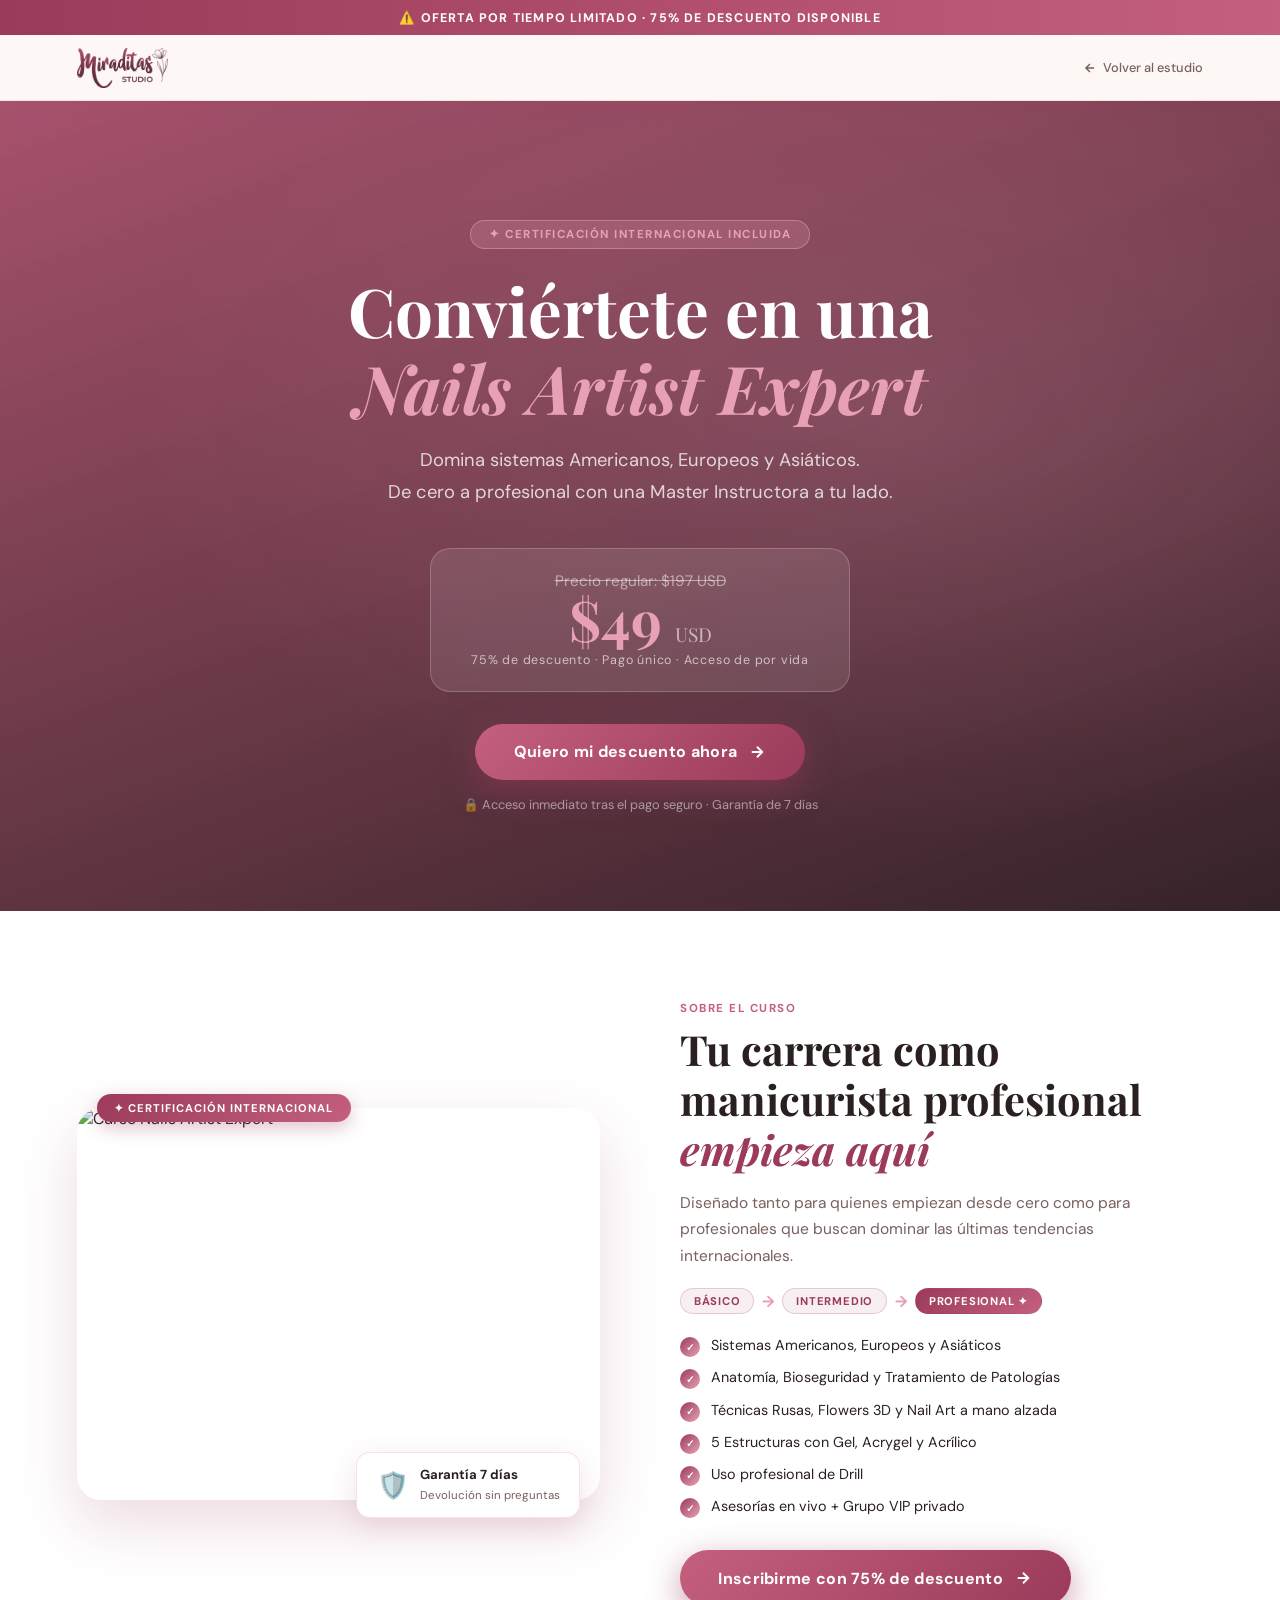
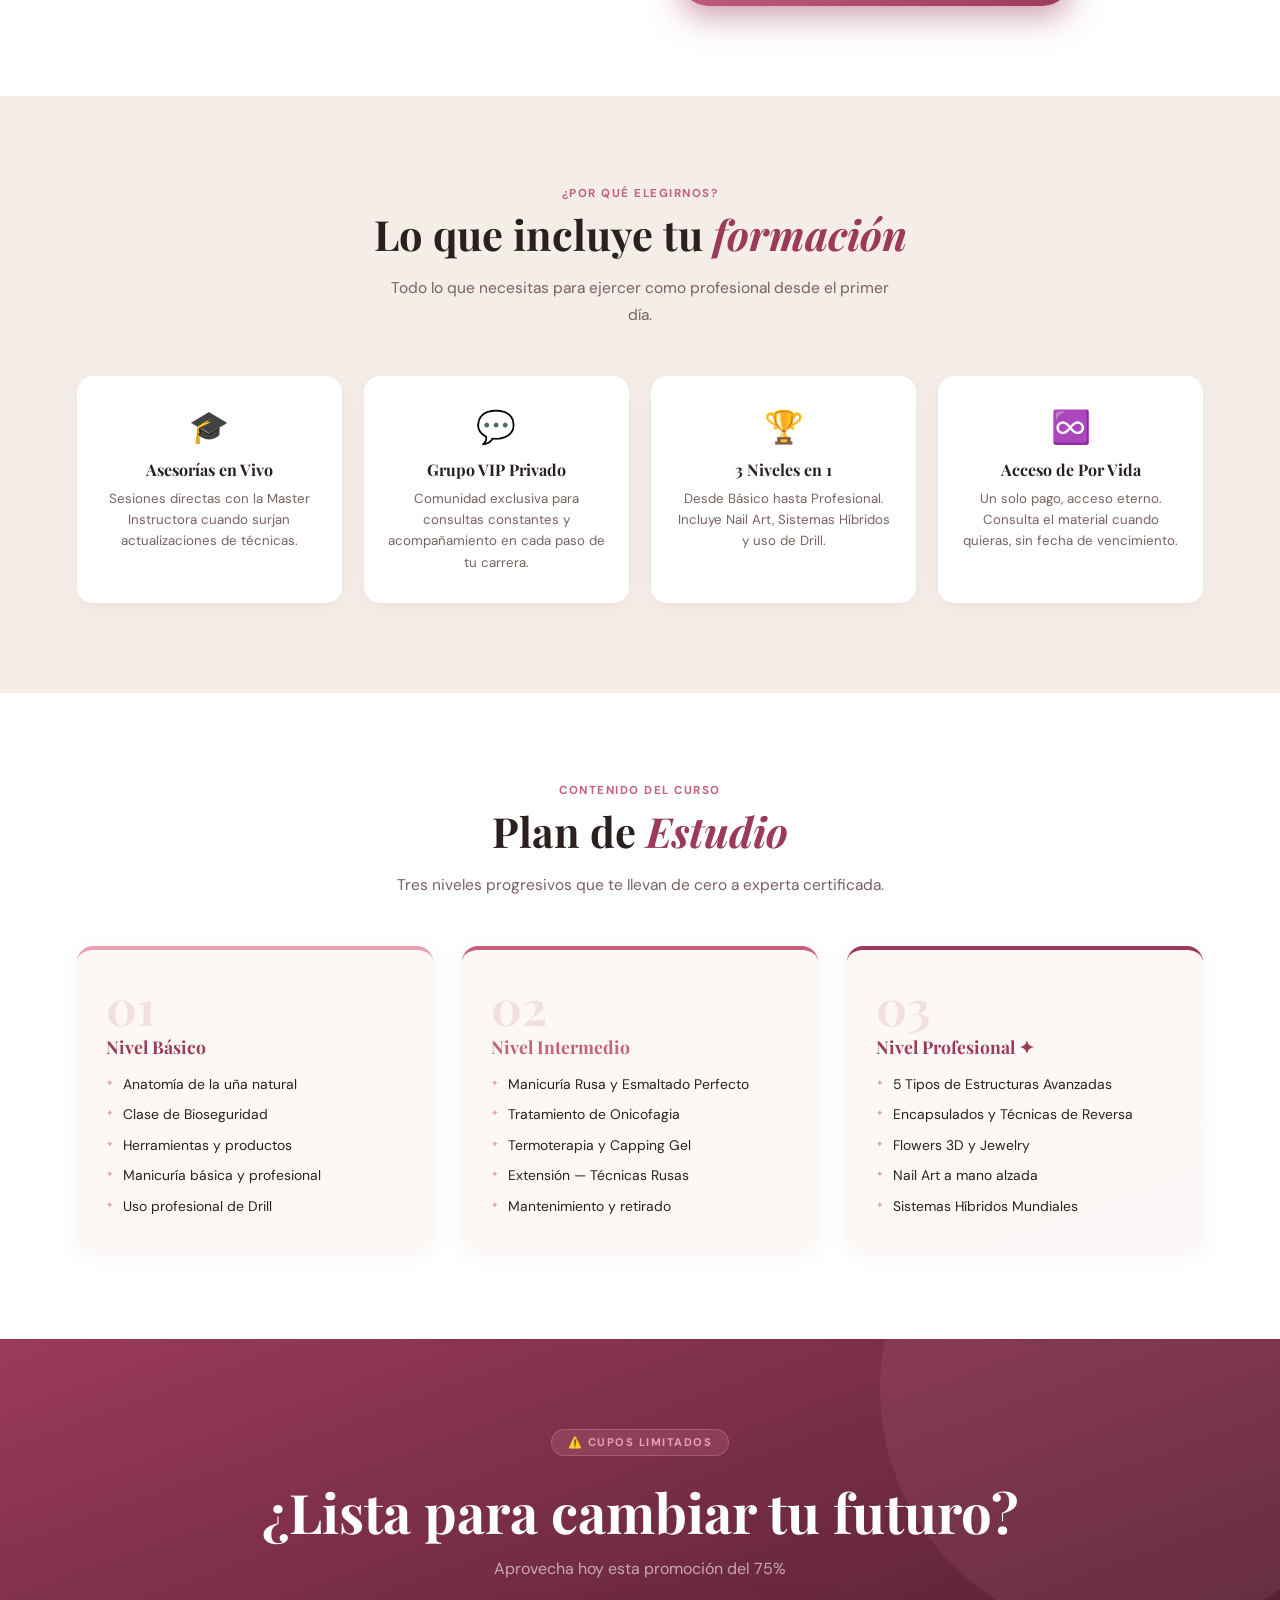
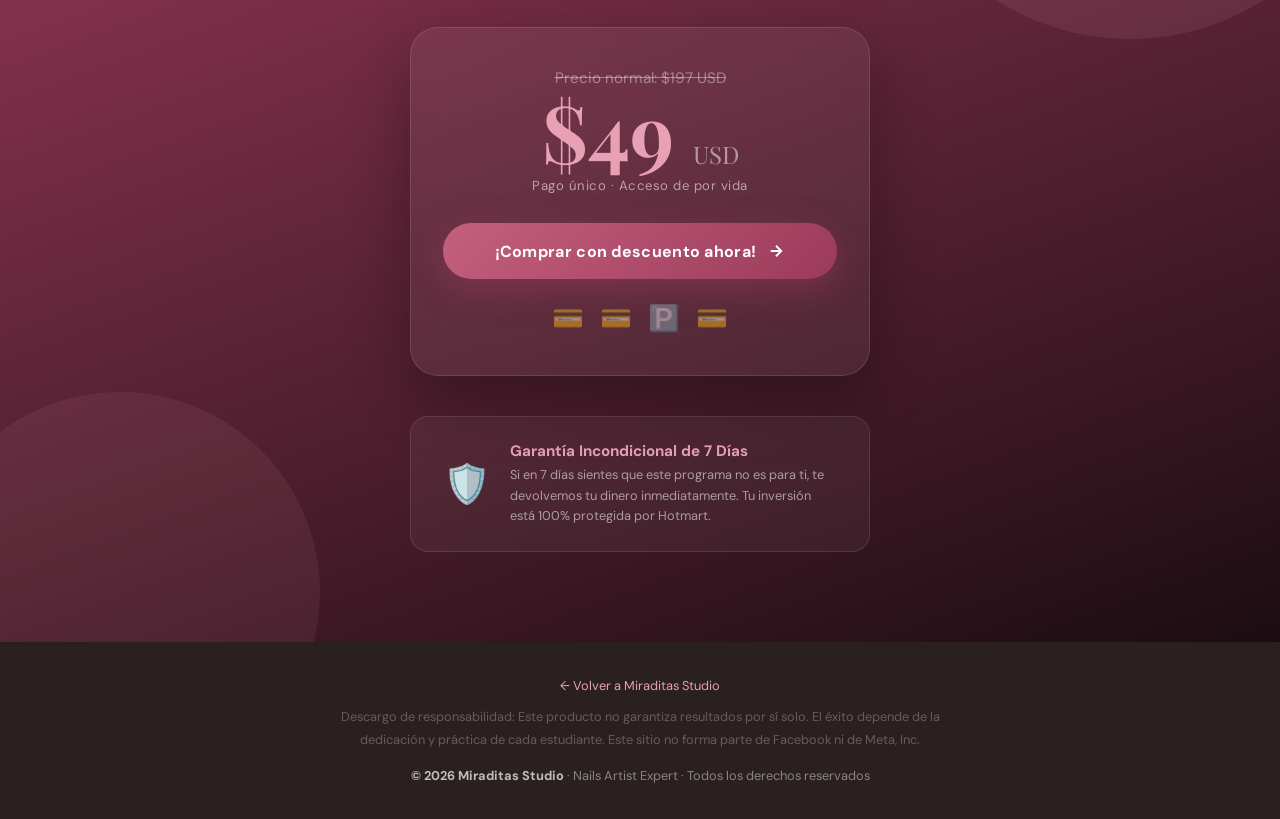
==== curso.html @ 539896df "Add files via upload" ====
<!DOCTYPE html>
<html lang="es">
<head>
  <meta charset="UTF-8">
  <meta name="viewport" content="width=device-width, initial-scale=1.0">
  <title>Curso Nails Artist Expert — Miraditas Studio</title>

  <link rel="preconnect" href="https://fonts.googleapis.com">
  <link
    href="https://fonts.googleapis.com/css2?family=Playfair+Display:ital,wght@0,400;0,700;1,400&family=DM+Sans:wght@300;400;500;600&display=swap"
    rel="stylesheet"
  >

  <style>
    /* ── Variables (idénticas a Miraditas) ── */
    :root {
      --rose:      #E8A0B4;
      --rose-dark: #C4607E;
      --rose-deep: #9B3A5A;
      --cream:     #FDF8F5;
      --warm:      #F5EDE8;
      --charcoal:  #2B2020;
      --muted:     #7A6060;
      --white:     #FFFFFF;
      --gold:      #C9A96E;
      --shadow:    rgba(155,58,90,.15);
      --radius:    16px;
      --tr:        .3s cubic-bezier(.4,0,.2,1);
    }

    *, *::before, *::after { margin:0; padding:0; box-sizing:border-box; }
    html { scroll-behavior: smooth; }
    body {
      font-family: 'DM Sans', sans-serif;
      background: var(--cream);
      color: var(--charcoal);
      overflow-x: hidden;
    }

    ::-webkit-scrollbar { width: 6px; }
    ::-webkit-scrollbar-track { background: var(--warm); }
    ::-webkit-scrollbar-thumb { background: var(--rose); border-radius: 3px; }

    /* ── Barra de urgencia ── */
    .urgencia {
      background: linear-gradient(90deg, var(--rose-deep), var(--rose-dark));
      color: #fff; text-align: center;
      padding: .6rem 1rem;
      font-size: .78rem; font-weight: 700;
      letter-spacing: 1.2px; text-transform: uppercase;
      position: sticky; top: 0; z-index: 100;
    }

    /* ── Mini header con logo ── */
    .curso-topbar {
      display: flex; align-items: center; justify-content: space-between;
      padding: 0 6%; height: 66px;
      background: rgba(253,248,245,.94);
      backdrop-filter: blur(12px);
      border-bottom: 1px solid rgba(232,160,180,.25);
      box-shadow: 0 2px 18px rgba(155,58,90,.08);
    }
    .curso-topbar-logo {
      font-family: 'Playfair Display', serif;
      font-size: 1.35rem; color: var(--rose-deep);
      text-decoration: none; display: flex; align-items: center; gap: .5rem;
    }
    .curso-topbar-logo img { height: 40px; width: auto; object-fit: contain; }
    .curso-topbar-logo .logo-fallback { display: none; }
    .curso-topbar-back {
      font-size: .8rem; color: var(--muted); text-decoration: none;
      display: flex; align-items: center; gap: .4rem;
      font-weight: 500; transition: color var(--tr);
    }
    .curso-topbar-back:hover { color: var(--rose-deep); }

    /* ── Hero ── */
    .hero {
      min-height: 90vh;
      display: flex; align-items: center; justify-content: center;
      text-align: center;
      padding: 80px 6% 60px;
      background:
        linear-gradient(160deg, rgba(155,58,90,.88) 0%, rgba(36,16,22,.92) 100%),
        url('https://images.unsplash.com/photo-1604654894610-df490c96827c?auto=format&fit=crop&w=1920&q=80')
        center/cover no-repeat;
      position: relative; overflow: hidden;
    }
    .hero::before {
      content: ''; position: absolute; inset: 0;
      background: radial-gradient(ellipse at 70% 40%, rgba(232,160,180,.18), transparent 60%);
    }
    .hero-inner { position: relative; z-index: 1; max-width: 780px; margin: 0 auto; }

    .hero-badge {
      display: inline-block;
      background: rgba(232,160,180,.2); border: 1px solid rgba(232,160,180,.5);
      color: var(--rose); font-size: .72rem; font-weight: 700;
      letter-spacing: 1.5px; text-transform: uppercase;
      padding: .4rem 1.1rem; border-radius: 50px; margin-bottom: 1.4rem;
      backdrop-filter: blur(6px);
    }
    .hero h1 {
      font-family: 'Playfair Display', serif;
      font-size: clamp(2.2rem, 6vw, 4.2rem);
      color: #fff; line-height: 1.15; margin-bottom: 1.2rem;
    }
    .hero h1 em { color: var(--rose); font-style: italic; }
    .hero-sub {
      color: rgba(255,255,255,.78); font-size: clamp(.95rem, 2vw, 1.15rem);
      line-height: 1.7; max-width: 560px; margin: 0 auto 2.5rem;
    }

    /* Caja de precio hero */
    .precio-hero {
      display: inline-block;
      background: rgba(255,255,255,.1); border: 1px solid rgba(255,255,255,.2);
      backdrop-filter: blur(10px);
      border-radius: 20px; padding: 1.4rem 2.5rem; margin-bottom: 2rem;
    }
    .precio-antes { color: rgba(255,255,255,.5); text-decoration: line-through; font-size: .95rem; }
    .precio-ahora {
      font-family: 'Playfair Display', serif;
      font-size: 3.5rem; font-weight: 700; color: var(--rose); line-height: 1;
    }
    .precio-ahora span { font-size: 1.2rem; font-weight: 400; color: rgba(255,255,255,.6); }
    .precio-desc { color: rgba(255,255,255,.65); font-size: .78rem; letter-spacing: .8px; margin-top: .3rem; }

    /* Botón CTA principal */
    .btn-cta {
      display: inline-flex; align-items: center; gap: .7rem;
      background: linear-gradient(135deg, var(--rose-dark), var(--rose-deep));
      color: #fff; text-decoration: none;
      font-weight: 700; font-size: 1rem; letter-spacing: .3px;
      padding: 1.1rem 2.4rem; border-radius: 50px;
      box-shadow: 0 10px 32px rgba(155,58,90,.5);
      transition: all var(--tr);
    }
    .btn-cta:hover { transform: translateY(-3px); box-shadow: 0 16px 40px rgba(155,58,90,.6); }
    .btn-cta svg { transition: transform var(--tr); }
    .btn-cta:hover svg { transform: translateX(4px); }

    .hero-meta {
      margin-top: 1rem; color: rgba(255,255,255,.5); font-size: .8rem;
    }

    /* ── Sección común ── */
    section { padding: 90px 6%; }
    .s-label {
      font-size: .72rem; font-weight: 700; letter-spacing: 1.5px;
      text-transform: uppercase; color: var(--rose-dark); margin-bottom: .5rem;
    }
    .s-title {
      font-family: 'Playfair Display', serif;
      font-size: clamp(1.7rem, 3.5vw, 2.6rem);
      color: var(--charcoal); margin-bottom: 1rem; line-height: 1.2;
    }
    .s-title em { color: var(--rose-deep); font-style: italic; }
    .s-desc { color: var(--muted); font-size: .97rem; line-height: 1.7; max-width: 520px; }

    /* ── Sobre el curso ── */
    #sobre {
      background: var(--white);
      display: grid; grid-template-columns: 1fr 1fr;
      gap: 5rem; align-items: center;
    }
    @media (max-width: 820px) { #sobre { grid-template-columns: 1fr; gap: 2.5rem; } }

    .sobre-img-wrap { position: relative; }
    .sobre-img {
      width: 100%; border-radius: 24px;
      box-shadow: 0 24px 60px rgba(155,58,90,.18);
      aspect-ratio: 4/3; object-fit: cover; display: block;
    }
    .sobre-badge {
      position: absolute; top: -14px; left: 20px;
      background: linear-gradient(135deg, var(--rose-deep), var(--rose-dark));
      color: #fff; font-size: .7rem; font-weight: 700;
      letter-spacing: 1px; text-transform: uppercase;
      padding: .45rem 1.1rem; border-radius: 50px;
      box-shadow: 0 6px 18px rgba(155,58,90,.3);
    }
    .garantia-card {
      position: absolute; bottom: -18px; right: 20px;
      background: #fff; border-radius: 14px;
      padding: .8rem 1.2rem;
      display: flex; align-items: center; gap: .7rem;
      box-shadow: 0 8px 28px rgba(155,58,90,.15);
      border: 1.5px solid rgba(232,160,180,.3);
    }
    .garantia-card-icon { font-size: 1.6rem; }
    .garantia-card strong { display: block; font-size: .82rem; color: var(--charcoal); }
    .garantia-card small  { font-size: .72rem; color: var(--muted); }

    .niveles-row {
      display: flex; align-items: center; gap: .5rem;
      flex-wrap: wrap; margin-bottom: 1.2rem;
    }
    .nivel-tag {
      background: rgba(155,58,90,.08); color: var(--rose-deep);
      border: 1.5px solid rgba(155,58,90,.2);
      font-size: .7rem; font-weight: 700; letter-spacing: .8px;
      text-transform: uppercase; padding: .3rem .8rem; border-radius: 50px;
    }
    .nivel-tag.pro {
      background: linear-gradient(135deg, var(--rose-deep), var(--rose-dark));
      color: #fff; border-color: transparent;
    }
    .nivel-sep { color: var(--rose); font-weight: 700; }

    .checks { list-style: none; display: flex; flex-direction: column; gap: .7rem; margin: 1.4rem 0 2rem; }
    .checks li { display: flex; align-items: flex-start; gap: .7rem; font-size: .9rem; }
    .check-ico {
      flex-shrink: 0; width: 20px; height: 20px; border-radius: 50%;
      background: linear-gradient(135deg, var(--rose-deep), var(--rose));
      color: #fff; font-size: .62rem; font-weight: 900;
      display: flex; align-items: center; justify-content: center; margin-top: 1px;
    }

    /* ── Beneficios ── */
    #beneficios { background: var(--warm); text-align: center; }
    .beneficios-header { margin-bottom: 3rem; }
    .beneficios-header .s-desc { margin: 0 auto; }
    .beneficios-grid {
      display: grid; grid-template-columns: repeat(4, 1fr); gap: 1.4rem;
    }
    @media (max-width: 900px) { .beneficios-grid { grid-template-columns: repeat(2,1fr); } }
    @media (max-width: 500px) { .beneficios-grid { grid-template-columns: 1fr; } }

    .beneficio-card {
      background: var(--white); border-radius: var(--radius);
      padding: 1.8rem 1.4rem; text-align: center;
      border: 1.5px solid transparent;
      box-shadow: 0 4px 16px rgba(155,58,90,.06);
      transition: all var(--tr);
    }
    .beneficio-card:hover {
      border-color: rgba(232,160,180,.4);
      transform: translateY(-5px);
      box-shadow: 0 16px 40px rgba(155,58,90,.12);
    }
    .beneficio-ico { font-size: 2rem; margin-bottom: .7rem; }
    .beneficio-card h4 {
      font-family: 'Playfair Display', serif;
      font-size: 1rem; color: var(--charcoal); margin-bottom: .5rem;
    }
    .beneficio-card p { font-size: .83rem; color: var(--muted); line-height: 1.6; }

    /* ── Plan de estudio ── */
    #plan { background: var(--white); text-align: center; }
    .plan-header { margin-bottom: 3rem; }
    .plan-header .s-desc { margin: 0 auto; }
    .plan-grid {
      display: grid; grid-template-columns: repeat(3, 1fr); gap: 1.8rem;
    }
    @media (max-width: 820px) { .plan-grid { grid-template-columns: 1fr; } }

    .plan-card {
      background: var(--cream); border-radius: var(--radius);
      padding: 2rem 1.8rem; text-align: left;
      border-top: 4px solid var(--rose);
      box-shadow: 0 4px 20px rgba(155,58,90,.07);
      transition: all var(--tr);
    }
    .plan-card.mid { border-top-color: var(--rose-dark); }
    .plan-card.pro {
      border-top-color: var(--rose-deep);
      background: linear-gradient(160deg, var(--cream) 70%, rgba(155,58,90,.04));
    }
    .plan-card:hover { transform: translateY(-6px); box-shadow: 0 20px 48px rgba(155,58,90,.13); }
    .plan-num {
      font-family: 'Playfair Display', serif;
      font-size: 3rem; font-weight: 700; line-height: 1;
      color: rgba(155,58,90,.12); margin-bottom: .3rem;
    }
    .plan-card h4 {
      font-family: 'Playfair Display', serif;
      font-size: 1.1rem; color: var(--rose-deep); margin-bottom: 1rem;
    }
    .plan-card.mid h4 { color: var(--rose-dark); }
    .plan-card ul { list-style: none; display: flex; flex-direction: column; gap: .6rem; }
    .plan-card ul li {
      font-size: .87rem; color: var(--charcoal); line-height: 1.5;
      padding-left: 1.1rem; position: relative;
    }
    .plan-card ul li::before {
      content: '✦'; position: absolute; left: 0;
      font-size: .58rem; color: var(--rose); top: 3px;
    }

    /* ── Oferta / CTA final ── */
    #oferta {
      background: linear-gradient(160deg, var(--rose-deep) 0%, #1c0c12 100%);
      text-align: center; position: relative; overflow: hidden;
    }
    #oferta::before {
      content: ''; position: absolute;
      width: 500px; height: 500px; border-radius: 50%;
      background: rgba(232,160,180,.1);
      top: -200px; right: -100px; pointer-events: none;
    }
    #oferta::after {
      content: ''; position: absolute;
      width: 400px; height: 400px; border-radius: 50%;
      background: rgba(232,160,180,.08);
      bottom: -150px; left: -80px; pointer-events: none;
    }
    .oferta-inner { position: relative; z-index: 1; }

    .oferta-eyebrow {
      display: inline-block;
      background: rgba(232,160,180,.15); border: 1px solid rgba(232,160,180,.3);
      color: var(--rose); font-size: .7rem; font-weight: 700;
      letter-spacing: 1.5px; text-transform: uppercase;
      padding: .35rem 1rem; border-radius: 50px; margin-bottom: 1.2rem;
    }
    #oferta h2 {
      font-family: 'Playfair Display', serif;
      font-size: clamp(2rem, 5vw, 3.4rem); color: #fff; margin-bottom: .6rem;
    }
    #oferta .sub { color: rgba(255,255,255,.6); font-size: 1rem; margin-bottom: 3rem; }

    .oferta-box {
      max-width: 460px; margin: 0 auto;
      background: rgba(255,255,255,.06); border: 1px solid rgba(255,255,255,.12);
      backdrop-filter: blur(12px);
      border-radius: 28px; padding: 2.5rem 2rem;
      box-shadow: 0 24px 60px rgba(0,0,0,.3);
    }
    .oferta-precio-antes { color: rgba(255,255,255,.4); text-decoration: line-through; font-size: .95rem; margin-bottom: .2rem; }
    .oferta-precio-ahora {
      font-family: 'Playfair Display', serif;
      font-size: 5rem; font-weight: 700; color: var(--rose); line-height: 1;
    }
    .oferta-precio-ahora span { font-size: 1.5rem; font-weight: 400; color: rgba(255,255,255,.5); }
    .oferta-precio-tipo { color: rgba(255,255,255,.55); font-size: .82rem; margin: .4rem 0 1.8rem; letter-spacing: .5px; }

    .pagos-row {
      display: flex; justify-content: center; gap: 1rem;
      margin: 1.4rem 0 0; opacity: .45; font-size: 1.6rem; color: #fff;
    }

    .garantia-strip {
      margin-top: 2.5rem;
      background: rgba(255,255,255,.05); border: 1px solid rgba(255,255,255,.1);
      border-radius: 18px; padding: 1.5rem 2rem;
      display: flex; align-items: center; gap: 1.2rem; text-align: left;
      max-width: 460px; margin-left: auto; margin-right: auto;
    }
    .garantia-strip-ico { font-size: 2.4rem; flex-shrink: 0; }
    .garantia-strip h4 { color: var(--rose); font-size: .95rem; margin-bottom: .3rem; }
    .garantia-strip p  { color: rgba(255,255,255,.55); font-size: .8rem; line-height: 1.6; }

    /* ── Footer ── */
    footer {
      background: var(--charcoal); color: rgba(255,255,255,.45);
      text-align: center; padding: 2rem 5%; font-size: .8rem;
      line-height: 1.8;
    }
    footer a { color: var(--rose); text-decoration: none; }
    footer a:hover { text-decoration: underline; }
    footer strong { color: rgba(255,255,255,.7); }

    /* ── Responsive misc ── */
    @media (max-width: 560px) {
      .precio-ahora { font-size: 2.6rem; }
      .oferta-precio-ahora { font-size: 3.8rem; }
      .garantia-strip { flex-direction: column; text-align: center; }
    }
  </style>
</head>
<body>

<!-- Barra de urgencia -->
<div class="urgencia">⚠️ Oferta por tiempo limitado · 75% de descuento disponible</div>

<!-- Mini header -->
<header class="curso-topbar">
  <a href="index.html" class="curso-topbar-logo">
    <img
      src="logo.png"
      alt="Miraditas"
      onerror="this.style.display='none'; this.nextElementSibling.style.display='inline'"
    >
    <span class="logo-fallback">Miraditas<em style="color:var(--rose)">✦</em></span>
  </a>
  <a href="index.html" class="curso-topbar-back">
    <svg width="14" height="14" viewBox="0 0 24 24" fill="none" stroke="currentColor" stroke-width="2.5"><path d="M19 12H5M12 5l-7 7 7 7"/></svg>
    Volver al estudio
  </a>
</header>


<!-- ── HERO ── -->
<header class="hero">
  <div class="hero-inner">
    <span class="hero-badge">✦ Certificación Internacional Incluida</span>

    <h1>Conviértete en una<br><em>Nails Artist Expert</em></h1>

    <p class="hero-sub">
      Domina sistemas Americanos, Europeos y Asiáticos.<br>
      De cero a profesional con una Master Instructora a tu lado.
    </p>

    <div class="precio-hero">
      <div class="precio-antes">Precio regular: $197 USD</div>
      <div class="precio-ahora">$49 <span>USD</span></div>
      <div class="precio-desc">75% de descuento · Pago único · Acceso de por vida</div>
    </div>

    <br>
    <a href="https://go.hotmart.com/Q105183617Y?ap=9a48" target="_blank" rel="noopener" class="btn-cta">
      Quiero mi descuento ahora
      <svg width="18" height="18" viewBox="0 0 24 24" fill="none" stroke="currentColor" stroke-width="2.5"><path d="M5 12h14M12 5l7 7-7 7"/></svg>
    </a>

    <p class="hero-meta">🔒 Acceso inmediato tras el pago seguro · Garantía de 7 días</p>
  </div>
</header>


<!-- ── SOBRE EL CURSO ── -->
<section id="sobre">
  <div class="sobre-img-wrap">
    <span class="sobre-badge">✦ Certificación Internacional</span>
    <img
      src="https://images.unsplash.com/photo-1632345033839-2246740602f9?auto=format&fit=crop&w=800&q=80"
      alt="Curso Nails Artist Expert"
      class="sobre-img"
    >
    <div class="garantia-card">
      <span class="garantia-card-icon">🛡️</span>
      <div>
        <strong>Garantía 7 días</strong>
        <small>Devolución sin preguntas</small>
      </div>
    </div>
  </div>

  <div>
    <div class="s-label">Sobre el curso</div>
    <h2 class="s-title">Tu carrera como manicurista profesional <em>empieza aquí</em></h2>
    <p class="s-desc">
      Diseñado tanto para quienes empiezan desde cero como para profesionales que buscan dominar las últimas tendencias internacionales.
    </p>

    <div class="niveles-row" style="margin-top:1.2rem">
      <span class="nivel-tag">Básico</span>
      <span class="nivel-sep">→</span>
      <span class="nivel-tag">Intermedio</span>
      <span class="nivel-sep">→</span>
      <span class="nivel-tag pro">Profesional ✦</span>
    </div>

    <ul class="checks">
      <li><span class="check-ico">✓</span> Sistemas Americanos, Europeos y Asiáticos</li>
      <li><span class="check-ico">✓</span> Anatomía, Bioseguridad y Tratamiento de Patologías</li>
      <li><span class="check-ico">✓</span> Técnicas Rusas, Flowers 3D y Nail Art a mano alzada</li>
      <li><span class="check-ico">✓</span> 5 Estructuras con Gel, Acrygel y Acrílico</li>
      <li><span class="check-ico">✓</span> Uso profesional de Drill</li>
      <li><span class="check-ico">✓</span> Asesorías en vivo + Grupo VIP privado</li>
    </ul>

    <a href="https://go.hotmart.com/Q105183617Y?ap=9a48" target="_blank" rel="noopener" class="btn-cta">
      Inscribirme con 75% de descuento
      <svg width="18" height="18" viewBox="0 0 24 24" fill="none" stroke="currentColor" stroke-width="2.5"><path d="M5 12h14M12 5l7 7-7 7"/></svg>
    </a>
  </div>
</section>


<!-- ── BENEFICIOS ── -->
<section id="beneficios">
  <div class="beneficios-header">
    <div class="s-label">¿Por qué elegirnos?</div>
    <h2 class="s-title">Lo que incluye tu <em>formación</em></h2>
    <p class="s-desc">Todo lo que necesitas para ejercer como profesional desde el primer día.</p>
  </div>
  <div class="beneficios-grid">
    <div class="beneficio-card">
      <div class="beneficio-ico">🎓</div>
      <h4>Asesorías en Vivo</h4>
      <p>Sesiones directas con la Master Instructora cuando surjan actualizaciones de técnicas.</p>
    </div>
    <div class="beneficio-card">
      <div class="beneficio-ico">💬</div>
      <h4>Grupo VIP Privado</h4>
      <p>Comunidad exclusiva para consultas constantes y acompañamiento en cada paso de tu carrera.</p>
    </div>
    <div class="beneficio-card">
      <div class="beneficio-ico">🏆</div>
      <h4>3 Niveles en 1</h4>
      <p>Desde Básico hasta Profesional. Incluye Nail Art, Sistemas Híbridos y uso de Drill.</p>
    </div>
    <div class="beneficio-card">
      <div class="beneficio-ico">♾️</div>
      <h4>Acceso de Por Vida</h4>
      <p>Un solo pago, acceso eterno. Consulta el material cuando quieras, sin fecha de vencimiento.</p>
    </div>
  </div>
</section>


<!-- ── PLAN DE ESTUDIO ── -->
<section id="plan">
  <div class="plan-header">
    <div class="s-label">Contenido del curso</div>
    <h2 class="s-title">Plan de <em>Estudio</em></h2>
    <p class="s-desc">Tres niveles progresivos que te llevan de cero a experta certificada.</p>
  </div>
  <div class="plan-grid">
    <div class="plan-card">
      <div class="plan-num">01</div>
      <h4>Nivel Básico</h4>
      <ul>
        <li>Anatomía de la uña natural</li>
        <li>Clase de Bioseguridad</li>
        <li>Herramientas y productos</li>
        <li>Manicuría básica y profesional</li>
        <li>Uso profesional de Drill</li>
      </ul>
    </div>
    <div class="plan-card mid">
      <div class="plan-num">02</div>
      <h4>Nivel Intermedio</h4>
      <ul>
        <li>Manicuría Rusa y Esmaltado Perfecto</li>
        <li>Tratamiento de Onicofagia</li>
        <li>Termoterapia y Capping Gel</li>
        <li>Extensión — Técnicas Rusas</li>
        <li>Mantenimiento y retirado</li>
      </ul>
    </div>
    <div class="plan-card pro">
      <div class="plan-num">03</div>
      <h4>Nivel Profesional ✦</h4>
      <ul>
        <li>5 Tipos de Estructuras Avanzadas</li>
        <li>Encapsulados y Técnicas de Reversa</li>
        <li>Flowers 3D y Jewelry</li>
        <li>Nail Art a mano alzada</li>
        <li>Sistemas Híbridos Mundiales</li>
      </ul>
    </div>
  </div>
</section>


<!-- ── OFERTA / CTA FINAL ── -->
<section id="oferta">
  <div class="oferta-inner">
    <span class="oferta-eyebrow">⚠️ Cupos limitados</span>
    <h2>¿Lista para cambiar tu futuro?</h2>
    <p class="sub">Aprovecha hoy esta promoción del 75%</p>

    <div class="oferta-box">
      <p class="oferta-precio-antes">Precio normal: $197 USD</p>
      <p class="oferta-precio-ahora">$49 <span>USD</span></p>
      <p class="oferta-precio-tipo">Pago único · Acceso de por vida</p>

      <a href="https://go.hotmart.com/Q105183617Y?ap=9a48" target="_blank" rel="noopener" class="btn-cta" style="width:100%;justify-content:center;">
        ¡Comprar con descuento ahora!
        <svg width="18" height="18" viewBox="0 0 24 24" fill="none" stroke="currentColor" stroke-width="2.5"><path d="M5 12h14M12 5l7 7-7 7"/></svg>
      </a>

      <div class="pagos-row">
        <span title="Visa">💳</span>
        <span title="Mastercard">💳</span>
        <span title="PayPal">🅿️</span>
        <span title="Amex">💳</span>
      </div>
    </div>

    <div class="garantia-strip">
      <span class="garantia-strip-ico">🛡️</span>
      <div>
        <h4>Garantía Incondicional de 7 Días</h4>
        <p>Si en 7 días sientes que este programa no es para ti, te devolvemos tu dinero inmediatamente. Tu inversión está 100% protegida por Hotmart.</p>
      </div>
    </div>
  </div>
</section>


<!-- ── FOOTER ── -->
<footer>
  <p style="margin-bottom:.5rem">
    <a href="index.html">← Volver a Miraditas Studio</a>
  </p>
  <p style="margin-bottom:.8rem; opacity:.6; max-width:600px; margin-left:auto; margin-right:auto;">
    Descargo de responsabilidad: Este producto no garantiza resultados por sí solo. El éxito depende de la dedicación y práctica de cada estudiante. Este sitio no forma parte de Facebook ni de Meta, Inc.
  </p>
  <p><strong>© 2026 Miraditas Studio</strong> · Nails Artist Expert · Todos los derechos reservados</p>
</footer>

</body>
</html>
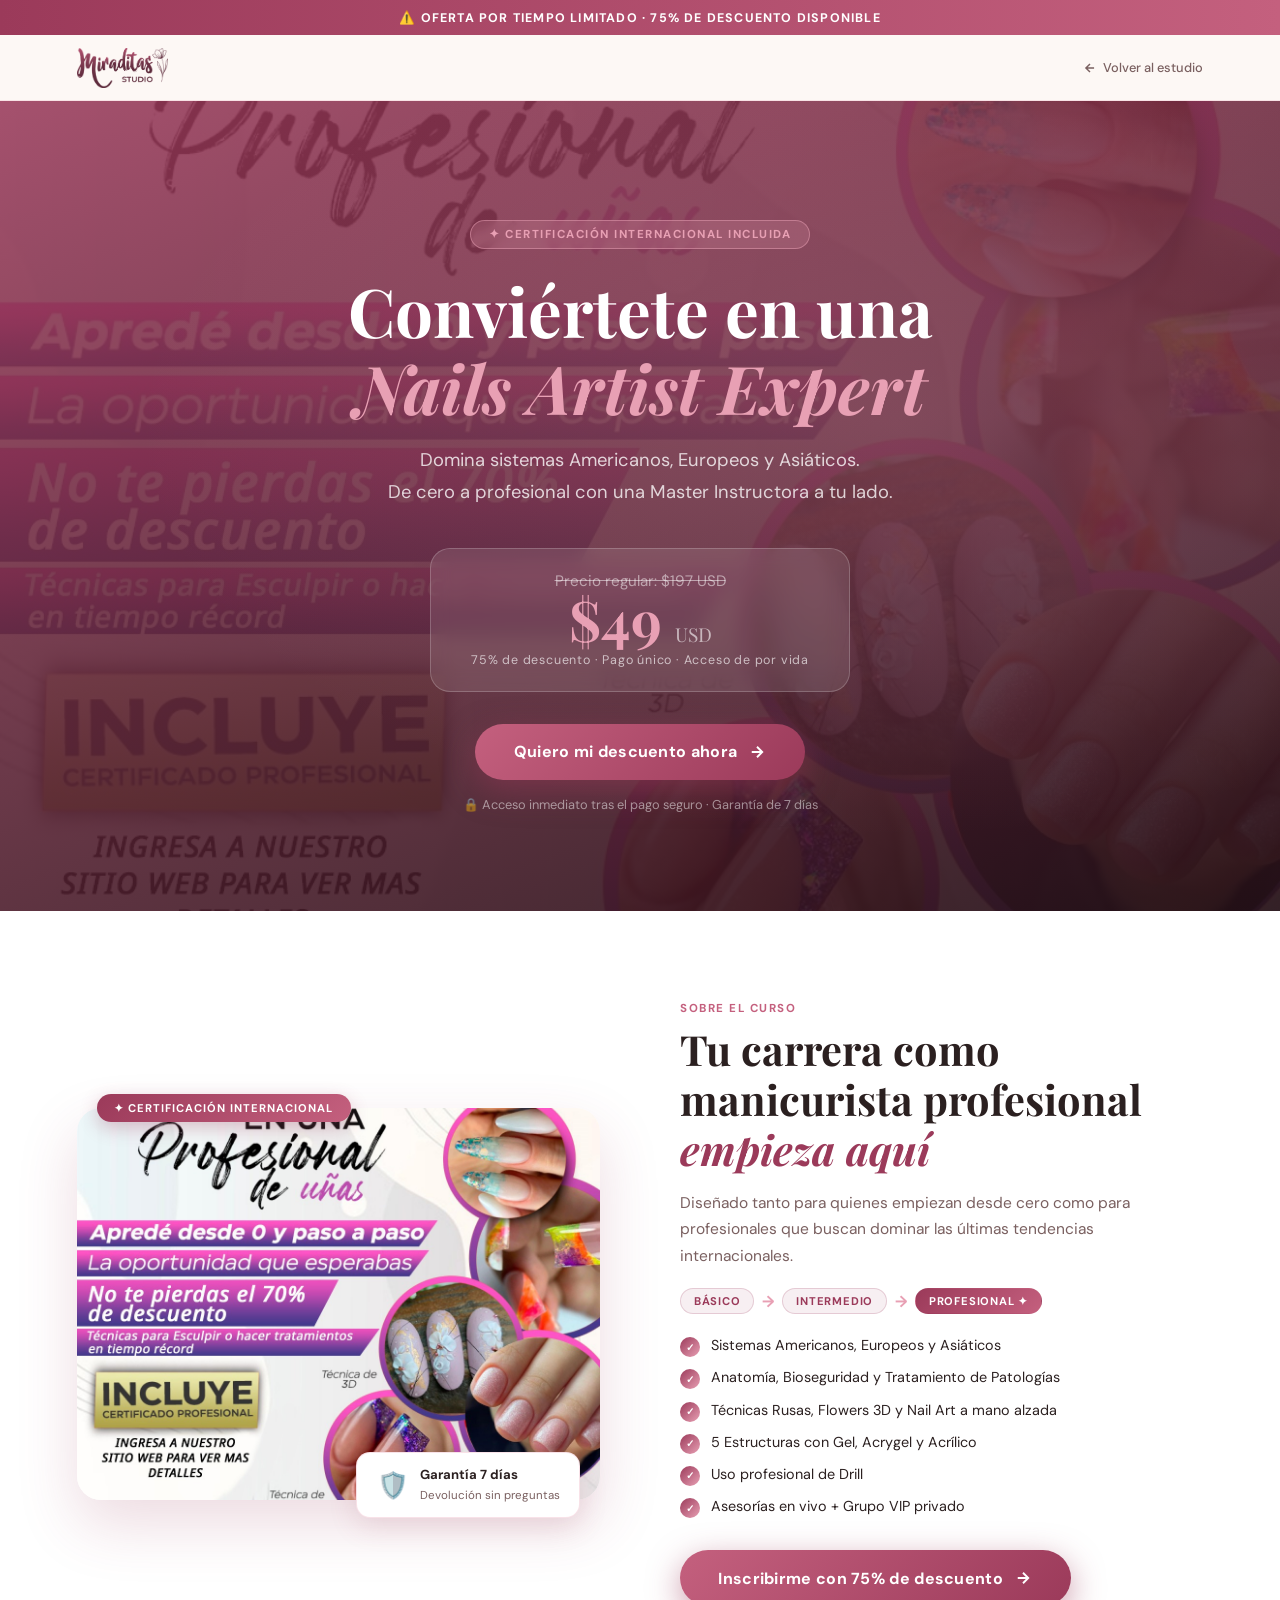
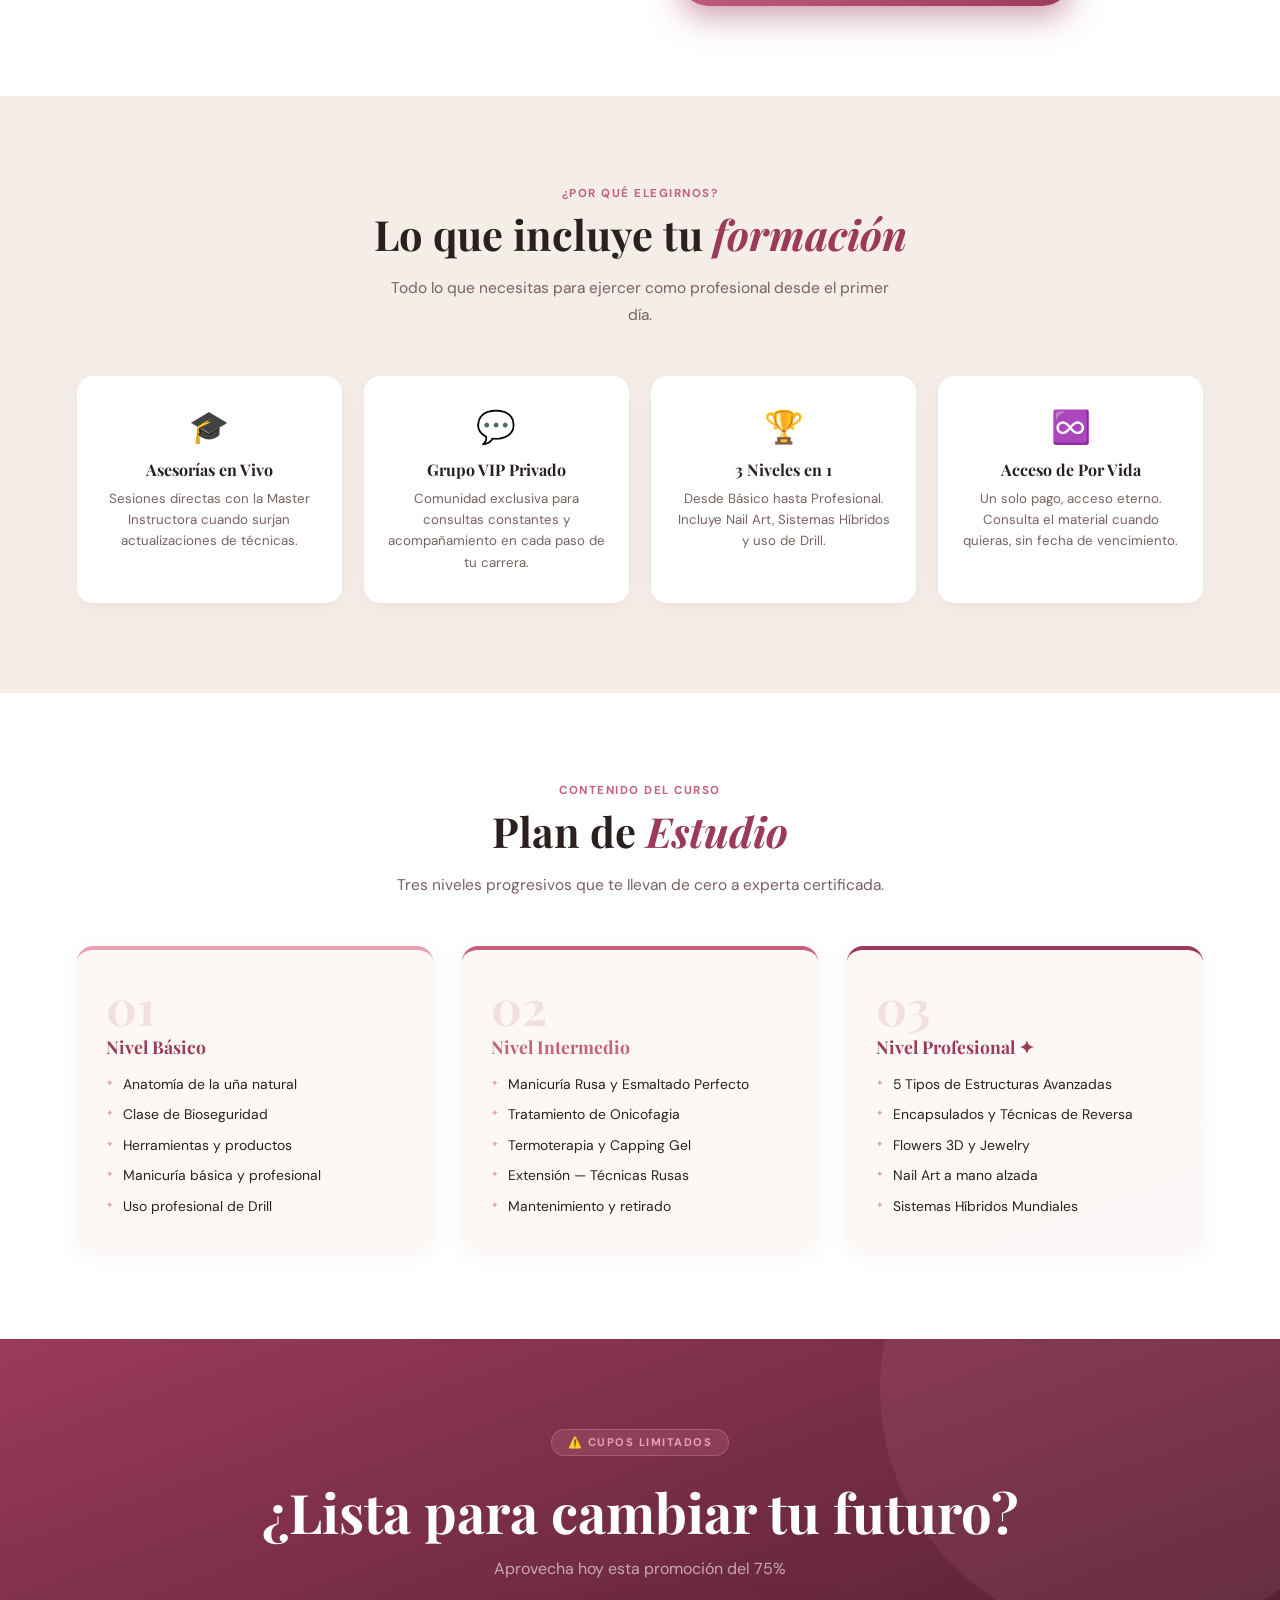
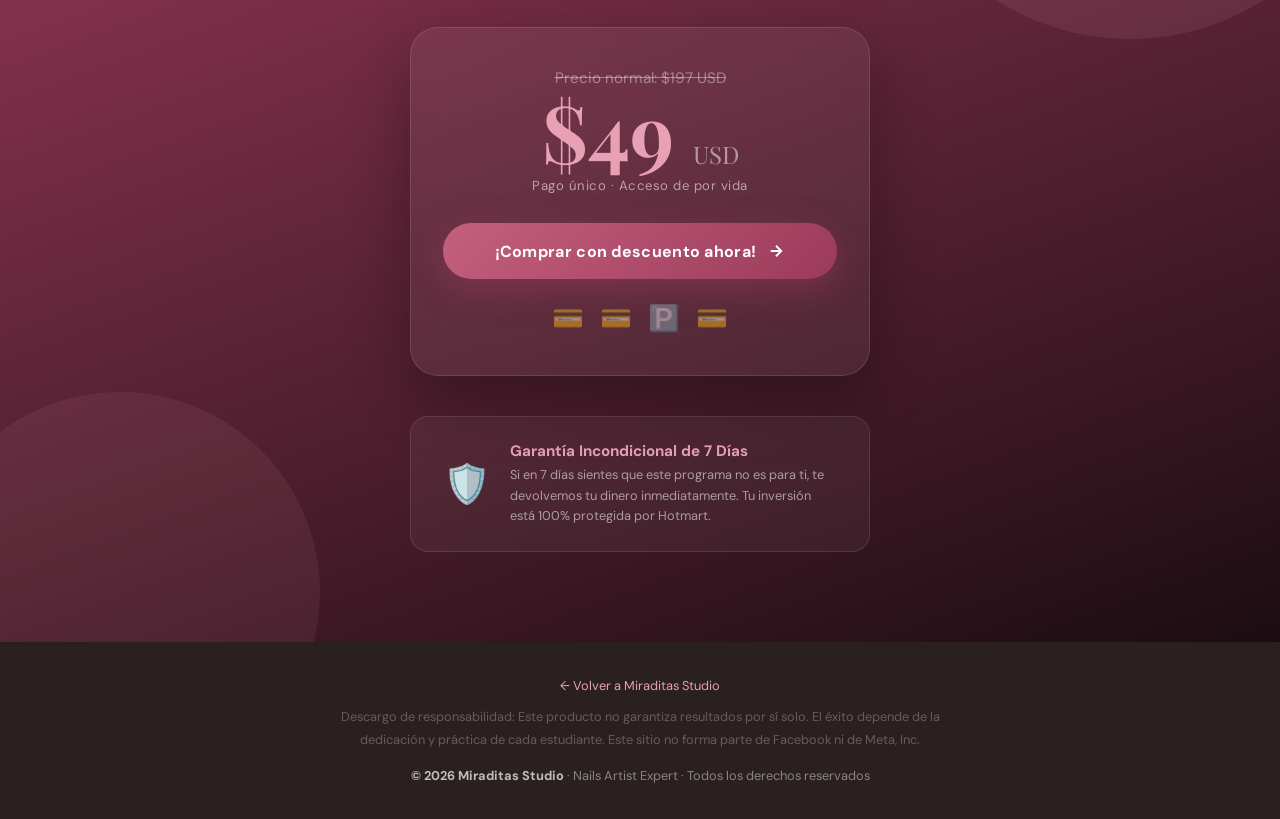
==== commit 1031dd94: "Update curso.html" ====
--- a/curso.html
+++ b/curso.html
@@ -82,7 +82,7 @@
       padding: 80px 6% 60px;
       background:
         linear-gradient(160deg, rgba(155,58,90,.88) 0%, rgba(36,16,22,.92) 100%),
-        url('https://images.unsplash.com/photo-1604654894610-df490c96827c?auto=format&fit=crop&w=1920&q=80')
+        url('curso-portada.jpg')
         center/cover no-repeat;
       position: relative; overflow: hidden;
     }
@@ -425,7 +425,7 @@
   <div class="sobre-img-wrap">
     <span class="sobre-badge">✦ Certificación Internacional</span>
     <img
-      src="https://images.unsplash.com/photo-1632345033839-2246740602f9?auto=format&fit=crop&w=800&q=80"
+      src="curso-portada.jpg"
       alt="Curso Nails Artist Expert"
       class="sobre-img"
     >
